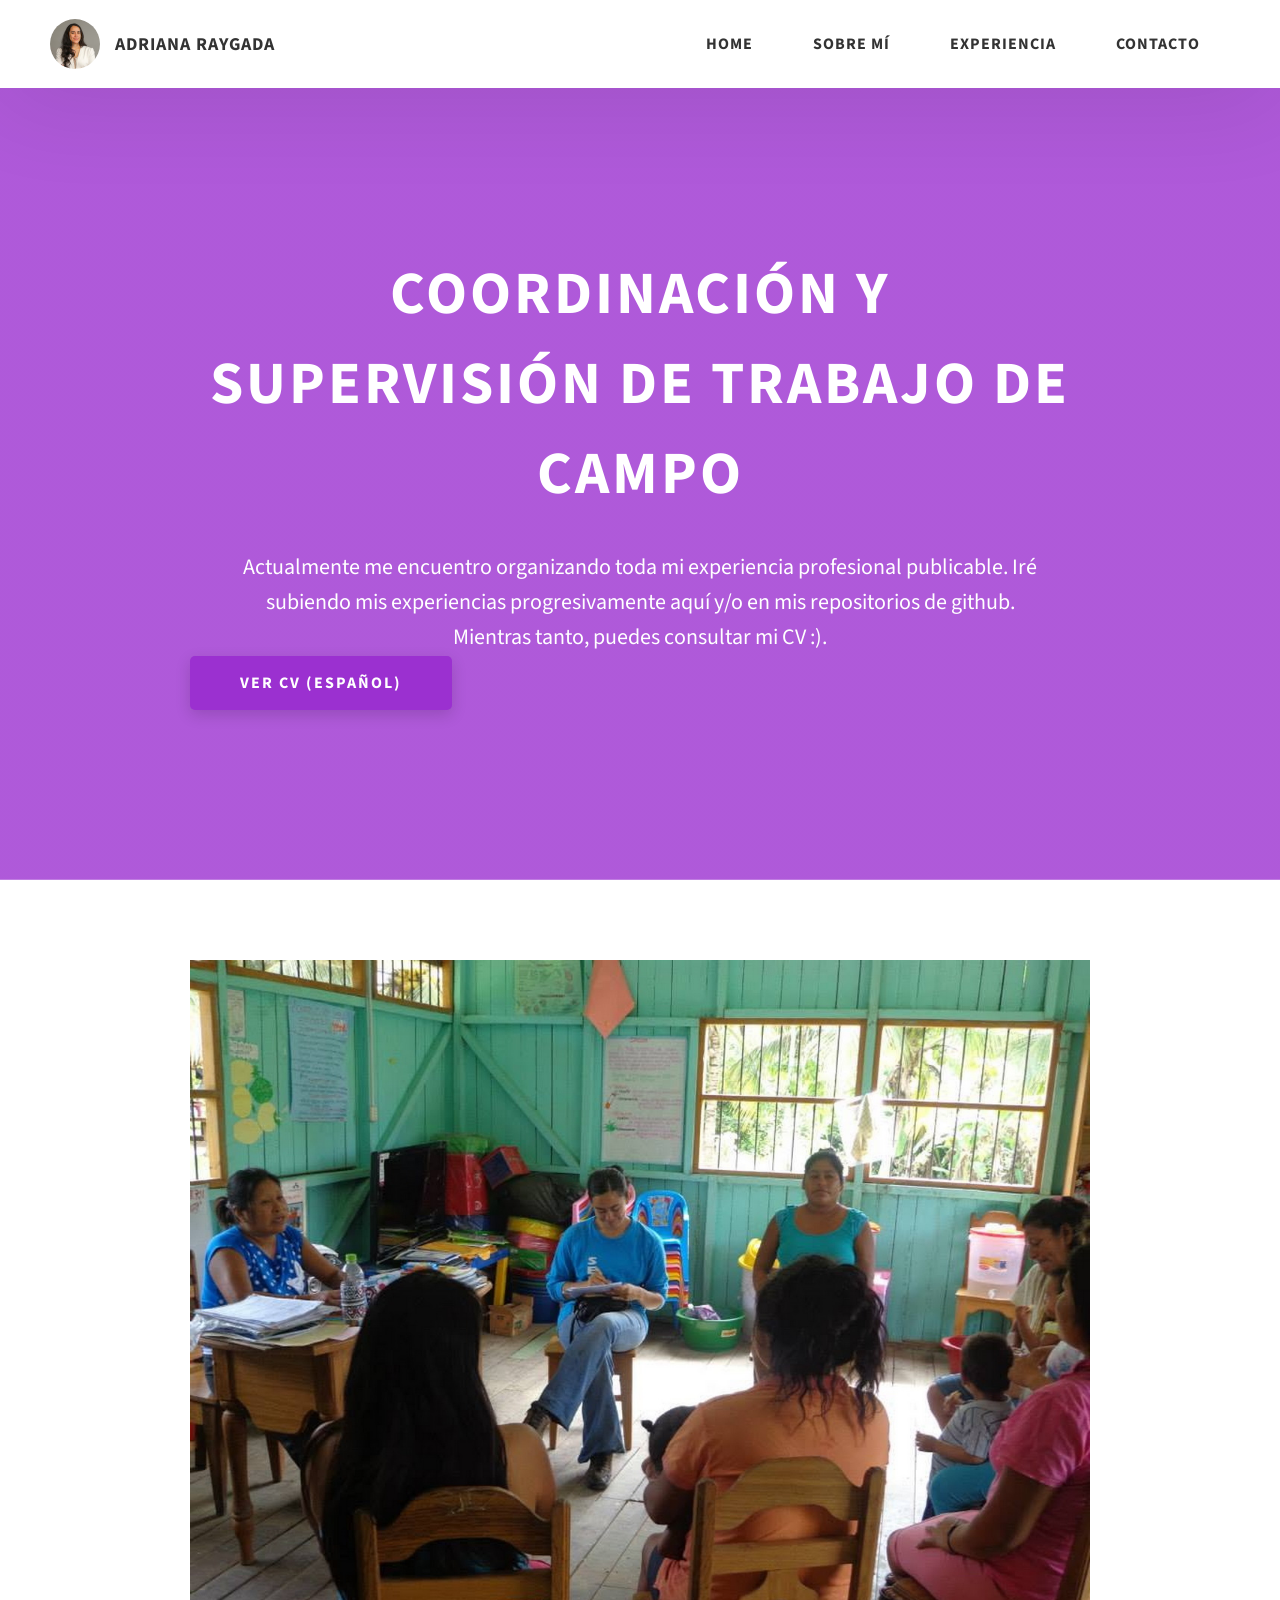
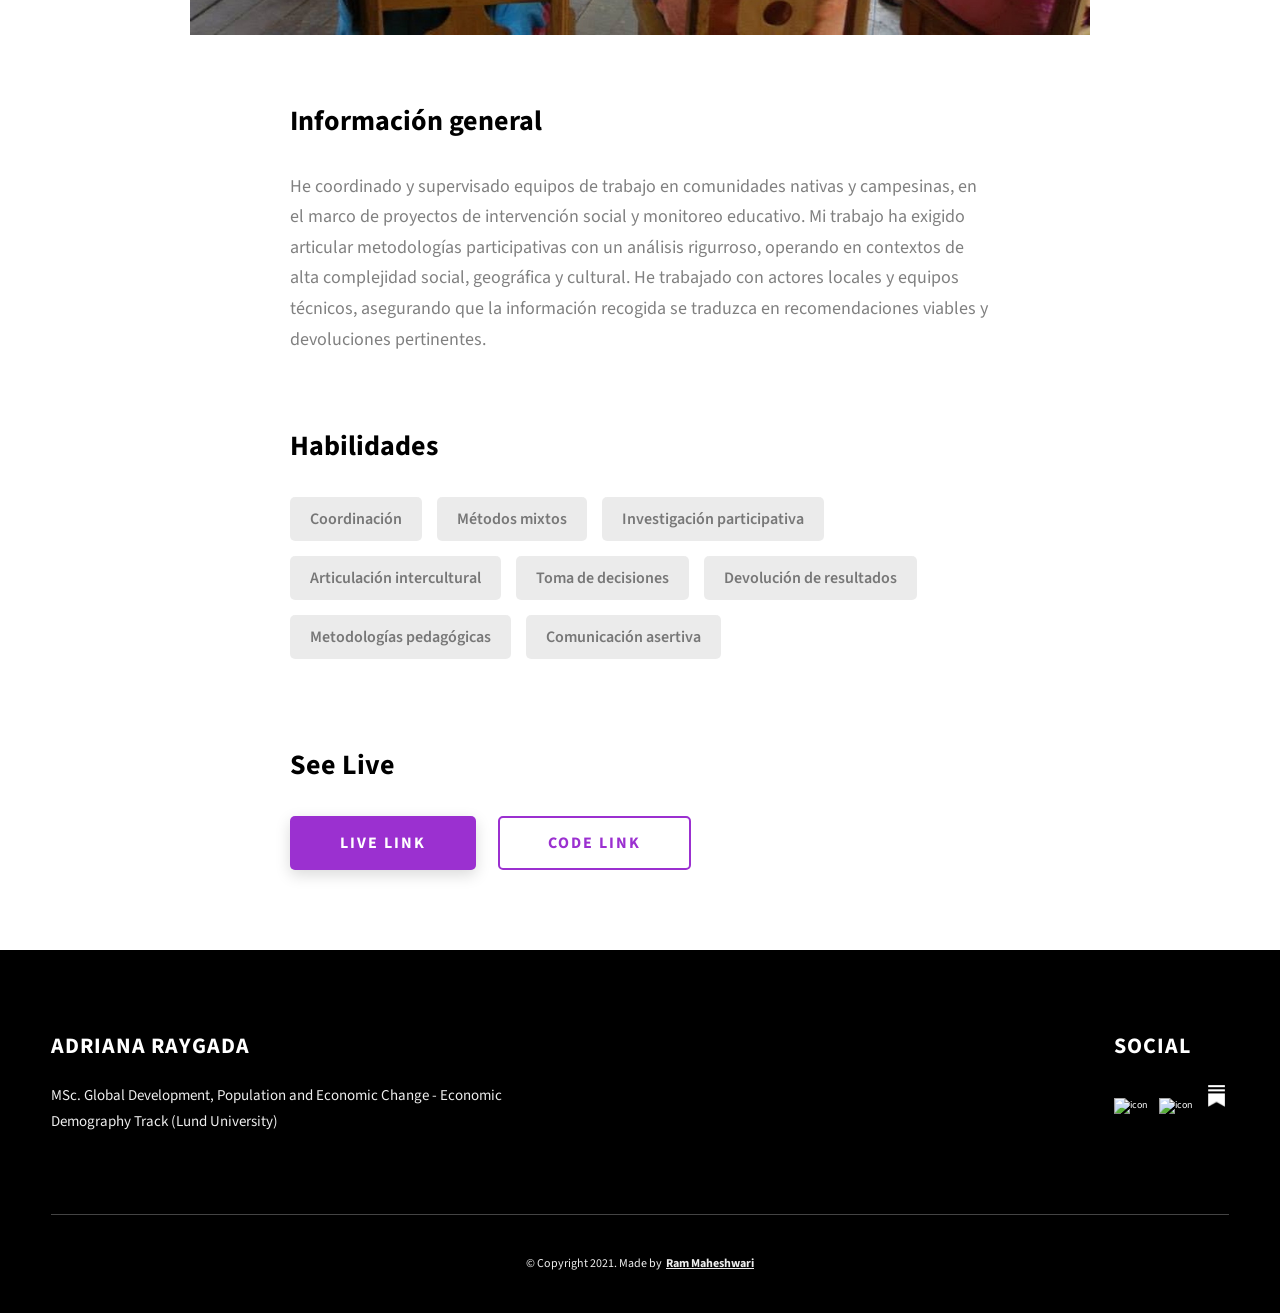
==== project-1.html @ 2be55c16 "project-1.html" ====
<!DOCTYPE html>
<html lang="en">
  <head>
    <meta charset="UTF-8" />
    <meta name="viewport" content="width=device-width, initial-scale=1.0" />
    <meta http-equiv="X-UA-Compatible" content="ie=edge" />
    <title>Adriana Raygada</title>
    <meta name="description" content="Portafolio de Adriana Raygada" />

    <link rel="stylesheet" href="css/style.css" />

    <link rel="preconnect" href="https://fonts.googleapis.com" />
    <link rel="preconnect" href="https://fonts.gstatic.com" crossorigin />
    <link
      href="https://fonts.googleapis.com/css2?family=Source+Sans+Pro:wght@400;600;700;900&display=swap"
      rel="stylesheet"
    />
  </head>
  <body>
    <header class="header">
      <div class="header__content">
        <div class="header__logo-container">
          <div class="header__logo-img-cont">
            <img
              src="./assets/jpeg/foto-perfil.JPG"
              alt="Ram Maheshwari Logo Image"
              class="header__logo-img"
            />
          </div>
          <span class="header__logo-sub">Adriana Raygada</span>
        </div>
        <div class="header__main">
          <ul class="header__links">
            <li class="header__link-wrapper">
              <a href="./index.html" class="header__link"> Home </a>
            </li>
            <li class="header__link-wrapper">
              <a href="./index.html#about" class="header__link">Sobre mí</a>
            </li>
            <li class="header__link-wrapper">
              <a href="./index.html#projects" class="header__link">
                Experiencia
              </a>
            </li>
            <li class="header__link-wrapper">
              <a href="./index.html#contact" class="header__link"> Contacto </a>
            </li>
          </ul>
          <div class="header__main-ham-menu-cont">
            <img
              src="./assets/svg/ham-menu.svg"
              alt="hamburger menu"
              class="header__main-ham-menu"
            />
            <img
              src="./assets/svg/ham-menu-close.svg"
              alt="hamburger menu close"
              class="header__main-ham-menu-close d-none"
            />
          </div>
        </div>
      </div>
      <div class="header__sm-menu">
        <div class="header__sm-menu-content">
          <ul class="header__sm-menu-links">
            <li class="header__sm-menu-link">
              <a href="./index.html"> Home </a>
            </li>

            <li class="header__sm-menu-link">
              <a href="./index.html#about"> Sobre mí </a>
            </li>

            <li class="header__sm-menu-link">
              <a href="./index.html#projects"> Experiencia </a>
            </li>

            <li class="header__sm-menu-link">
              <a href="./index.html#contact"> Contacto </a>
            </li>
          </ul>
        </div>
      </div>
    </header>
    <section class="project-cs-hero">
      <div class="project-cs-hero__content">
        <h1 class="heading-primary">Coordinación y supervisión de trabajo de campo </h1>
        <div class="project-cs-hero__info">
          <p class="text-primary">
            Actualmente me encuentro organizando toda mi experiencia profesional publicable. 
            Iré subiendo mis experiencias progresivamente aquí y/o en mis repositorios de github.
            Mientras tanto, puedes consultar mi CV :). 
          </p>
        </div>
          <a
                href="./assets/docs/araygada_git_esp.pdf"
                class="btn btn--med btn--theme dynamicBgClr"
                target="_blank"
                >Ver CV (español)</a
              >
      </div>
    </section>
    <section class="project-details">
      <div class="main-container">
        <div class="project-details__content">
          <div class="project-details__showcase-img-cont">
            <img
              src="./assets/jpeg/foto-campo.jpg"
              alt="Project Image"
              class="project-details__showcase-img"
            />
          </div>
          <div class="project-details__content-main">
            <div class="project-details__desc">
              <h3 class="project-details__content-title">Información general</h3>
              <p class="project-details__desc-para">
                He coordinado y supervisado equipos de trabajo en comunidades nativas y campesinas, 
                en el marco de proyectos de intervención social y monitoreo educativo. Mi trabajo ha exigido
                articular metodologías participativas con un análisis rigurroso, operando en contextos de 
                alta complejidad social, geográfica y cultural. He trabajado con actores locales y equipos técnicos, 
                asegurando que la información recogida se traduzca en recomendaciones viables y devoluciones pertinentes.
              </p>
            </div>
            <div class="project-details__tools-used">
              <h3 class="project-details__content-title">Habilidades</h3>
              <div class="skills">
                <div class="skills__skill">Coordinación</div>
                <div class="skills__skill">Métodos mixtos</div>
                <div class="skills__skill">Investigación participativa</div>
                <div class="skills__skill">Articulación intercultural</div>
                <div class="skills__skill">Toma de decisiones</div>
                <div class="skills__skill">Devolución de resultados</div>
                <div class="skills__skill">Metodologías pedagógicas</div>
                <div class="skills__skill">Comunicación asertiva</div>
              </div>
            </div>
            <div class="project-details__links">
              <h3 class="project-details__content-title">See Live</h3>
              <a
                href="#"
                class="btn btn--med btn--theme project-details__links-btn"
                target="_blank"
                >Live Link</a
              >
              <a
                href="#"
                class="btn btn--med btn--theme-inv project-details__links-btn"
                target="_blank"
                >Code Link</a
              >
            </div>
          </div>
        </div>
      </div>
    </section>
    </section>
    <footer class="main-footer">
      <div class="main-container">
        <div class="main-footer__upper">
          <div class="main-footer__row main-footer__row-1">
            <h2 class="heading heading-sm main-footer__heading-sm">
              <span>Social</span>
            </h2>
            <div class="main-footer__social-cont">
               <a target="_blank" rel="noreferrer" href="https://www.linkedin.com/in/adriana-raygada/">
                <img
                  class="main-footer__icon"
                  src="./assets/png/linkedin-ico.png"
                  alt="icon"
                />
              </a>
              <a target="_blank" rel="noreferrer" href="https://github.com/adrianaraygada/">
                <img
                  class="main-footer__icon"
                  src="./assets/png/github-ico.png"
                  alt="icon"
                />
              </a>
	          <a target="_blank" rel="noreferrer" href="https://demografiar.substack.com/">
                <img
                  class="main-footer__icon main-footer__icon--mr-none"
                  src="./assets/png/substack-icon.png"
                  alt="icon"
                />
			 </a>	  
            </div>
          </div>
          <div class="main-footer__row main-footer__row-2">
            <h4 class="heading heading-sm text-lt">Adriana Raygada</h4>
            <p class="main-footer__short-desc">
              MSc. Global Development, Population and Economic Change - Economic Demography Track (Lund University)
            </p>
          </div>
        </div>

        <div class="main-footer__lower">
          &copy; Copyright 2021. Made by
          <a rel="noreferrer" target="_blank" href="https://rammaheshwari.com"
            >Ram Maheshwari</a
          >
        </div>
      </div>
    </footer>
    <script src="./index.js"></script>
  </body>
</html>
---- css/style.css ----
/*
0 - 600px:      Phone
600 - 900px:    Tablet portrait
900 - 1200px:   Tablet landscape
[1200 - 1800] is where our normal styles apply
1800px + :      Big desktop
$breakpoint arguement choices:
- phone
- tab-port
- tab-land
- big-desktop

Inside media queries 1em is always 16px i.e 1em = 16px at every screen size only inside media queries
*/
*,
*::after,
*::before {
  margin: 0;
  padding: 0;
  box-sizing: inherit;
  font-family: inherit; }

html {
  font-size: 62.5%;
  scroll-behavior: smooth; }
  @media only screen and (max-width: 75em) {
    html {
      font-size: 59%; } }
  @media only screen and (max-width: 56.25em) {
    html {
      font-size: 56%; } }
  @media only screen and (min-width: 112.5em) {
    html {
      font-size: 65%; } }

body {
  box-sizing: border-box;
  position: relative;
  line-height: 1.5;
  font-family: sans-serif;
  overflow-x: hidden;
  overflow-y: scroll;
  font-family: 'Source Sans Pro', sans-serif; }

a {
  text-decoration: none;
  color: inherit; }

li {
  list-style: none; }

input:focus,
button:focus,
a:focus,
textarea:focus {
  outline: none; }

button {
  border: none;
  cursor: pointer; }

textarea {
  resize: none; }

.heading-primary {
  font-size: 6rem;
  text-transform: uppercase;
  letter-spacing: 3px;
  text-align: center; }
  @media only screen and (max-width: 37.5em) {
    .heading-primary {
      font-size: 4.5rem; } }

.heading-sec__mb-bg {
  margin-bottom: 11rem; }
  @media only screen and (max-width: 56.25em) {
    .heading-sec__mb-bg {
      margin-bottom: 8rem; } }

.heading-sec__mb-med {
  margin-bottom: 9rem; }
  @media only screen and (max-width: 56.25em) {
    .heading-sec__mb-med {
      margin-bottom: 8rem; } }

.heading-sec__main {
  display: block;
  font-size: 4rem;
  text-transform: uppercase;
  letter-spacing: 1px;
  letter-spacing: 3px;
  text-align: center;
  margin-bottom: 3.5rem;
  position: relative; }
  .heading-sec__main--lt {
    color: #fff; }
    .heading-sec__main--lt::after {
      content: '';
      background: #fff !important; }
  .heading-sec__main::after {
    content: '';
    position: absolute;
    top: calc(100% + 1.5rem);
    height: 5px;
    width: 3rem;
    background: #9B30D0;
    left: 50%;
    transform: translateX(-50%);
    border-radius: 5px; }
    @media only screen and (max-width: 37.5em) {
      .heading-sec__main::after {
        top: calc(100% + 1.2rem); } }

.heading-sec__sub {
  display: block;
  text-align: center;
  color: #777;
  font-size: 2rem;
  font-weight: 500;
  max-width: 80rem;
  margin: auto;
  line-height: 1.6; }
  @media only screen and (max-width: 37.5em) {
    .heading-sec__sub {
      font-size: 1.8rem; } }
  .heading-sec__sub--lt {
    color: #eee; }

.heading-sm {
  font-size: 2.2rem;
  text-transform: uppercase;
  letter-spacing: 1px; }

.main-container {
  max-width: 120rem;
  margin: auto;
  width: 92%; }

.btn {
  background: #fff;
  color: #333;
  text-transform: uppercase;
  letter-spacing: 2px;
  display: inline-block;
  font-weight: 700;
  border-radius: 5px;
  box-shadow: 0 5px 15px 0 rgba(0, 0, 0, 0.15);
  transition: transform .3s; }
  .btn:hover {
    transform: translateY(-3px); }
  .btn--bg {
    padding: 1.5rem 8rem;
    font-size: 2rem; }
  .btn--med {
    padding: 1.5rem 5rem;
    font-size: 1.6rem; }
  .btn--theme {
    background: #9B30D0;
    color: #fff; }
  .btn--theme-inv {
    color: #9B30D0;
    background: #fff;
    border: 2px solid #9B30D0;
    box-shadow: none;
    padding: calc(1.5rem - 2px) calc(5rem - 2px); }

.sec-pad {
  padding: 12rem 0; }
  @media only screen and (max-width: 56.25em) {
    .sec-pad {
      padding: 8rem 0; } }

.text-primary {
  color: #fff;
  font-size: 2.2rem;
  text-align: center;
  width: 100%;
  line-height: 1.6; }
  @media only screen and (max-width: 37.5em) {
    .text-primary {
      font-size: 2rem; } }

.d-none {
  display: none; }

.home-hero {
  color: #fff;
  background: linear-gradient(to right, rgba(155, 48, 208, 0.8), rgba(155, 48, 208, 0.8)), url(../../assets/svg/common-bg.svg);
  background-position: center;
  height: 100vh;
  min-height: 80rem;
  max-height: 120rem;
  position: relative; }
  @media only screen and (max-width: 37.5em) {
    .home-hero {
      height: unset;
      min-height: unset; } }
  .home-hero__socials {
    position: absolute;
    top: 50%;
    border: 2px solid #eee;
    border-left: 2px solid #eee;
    transform: translateY(-50%); }
    @media only screen and (max-width: 56.25em) {
      .home-hero__socials {
        display: none; } }
  .home-hero__mouse-scroll-cont {
    position: absolute;
    bottom: 3%;
    left: 50%;
    transform: translateX(-50%); }
    @media only screen and (max-width: 37.5em) {
      .home-hero__mouse-scroll-cont {
        display: none; } }
  .home-hero__social {
    width: 5rem; }
  .home-hero__social-icon-link {
    width: 100%;
    display: block;
    padding: 1.2rem;
    border-bottom: 2px solid #eee;
    transition: background .3s; }
    .home-hero__social-icon-link:hover {
      background: rgba(255, 255, 255, 0.1); }
    .home-hero__social-icon-link--bd-none {
      border-bottom: 0; }
  .home-hero__social-icon {
    width: 100%; }
  .home-hero__content {
    position: absolute;
    top: 50%;
    left: 50%;
    transform: translate(-50%, -50%);
    max-width: 90rem;
    width: 92%; }
    @media only screen and (max-width: 37.5em) {
      .home-hero__content {
        padding: 19rem 0 13rem 0;
        margin: auto;
        position: static;
        transform: translate(0, 0); } }
  .home-hero__info {
    margin: 3rem auto 0 auto;
    max-width: 80rem; }
  .home-hero__cta {
    margin-top: 5rem;
    text-align: center; }

.about {
  background: #fafafa; }
  .about__content {
    display: grid;
    grid-template-columns: 1fr 1fr;
    grid-gap: 10rem; }
    @media only screen and (max-width: 56.25em) {
      .about__content {
        grid-template-columns: 1fr;
        grid-gap: 8rem; } }
    .about__content-title {
      font-weight: 700;
      font-size: 2.8rem;
      margin-bottom: 3rem; }
      @media only screen and (max-width: 37.5em) {
        .about__content-title {
          font-size: 2.4rem; } }
    .about__content-details-para {
      font-size: 1.8rem;
      color: grey;
      max-width: 60rem;
      line-height: 1.7;
      margin-bottom: 1rem; }
      .about__content-details-para--hl {
        font-weight: 700;
        margin: 0 3px; }
      .about__content-details-para:last-child {
        margin-bottom: 4rem; }

.projects__row {
  display: grid;
  grid-template-columns: 1.5fr 1fr;
  grid-gap: 5rem;
  margin-bottom: 11rem; }
  @media only screen and (max-width: 56.25em) {
    .projects__row {
      grid-template-columns: 1fr;
      grid-gap: 2rem;
      margin-bottom: 8rem; } }
  @media only screen and (max-width: 56.25em) {
    .projects__row {
      text-align: center; } }
  .projects__row:last-child {
    margin-bottom: 0; }
  .projects__row-img-cont {
    overflow: hidden; 
    height: 400px; }
  .projects__row-img {
    width: 100%;
   height: 100%; 
    display: block;
    object-fit: cover; }
  .projects__row-content {
    padding: 2rem 0;
    display: flex;
    justify-content: center;
    flex-direction: column;
    align-items: flex-start; }
    @media only screen and (max-width: 56.25em) {
      .projects__row-content {
        align-items: center; } }
    .projects__row-content-title {
      font-weight: 700;
      font-size: 2.8rem;
      margin-bottom: 2rem; }
      @media only screen and (max-width: 37.5em) {
        .projects__row-content-title {
          font-size: 2.4rem; } }
    .projects__row-content-desc {
      font-size: 1.8rem;
      color: grey;
      max-width: 60rem;
      line-height: 1.7;
      margin-bottom: 3rem; }
      @media only screen and (max-width: 37.5em) {
        .projects__row-content-desc {
          font-size: 1.7rem; } }

.contact {
  background: linear-gradient(to right, rgba(155, 48, 208, 0.8), rgba(155, 48, 208, 0.8)), url(../../assets/svg/common-bg.svg);
  background-size: cover;
  background-position: center; }
  .contact__form-container {
    box-shadow: 0 0 10px rgba(0, 0, 0, 0.1);
    background: white;
    padding: 4rem;
    margin-top: 6rem;
    max-width: 80rem;
    text-align: right;
    width: 95%;
    border-radius: 5px;
    margin: 5rem auto 0 auto; }
    @media only screen and (max-width: 37.5em) {
      .contact__form-container {
        padding: 3rem; } }
  .contact__form-field {
    margin-bottom: 4rem; }
    @media only screen and (max-width: 37.5em) {
      .contact__form-field {
        margin-bottom: 3rem; } }
  .contact__form-label {
    color: #666;
    font-size: 1.4rem;
    letter-spacing: 1px;
    font-weight: 700;
    margin-bottom: 1rem;
    display: block;
    text-align: left; }
  .contact__form-input {
    color: #333;
    padding: 2rem;
    width: 100%;
    border: 1px solid #ebebeb;
    font-size: 1.6rem;
    letter-spacing: 0px;
    background: #f0f0f0;
    border-radius: 5px;
    font-weight: 600;
    /* Code for Modern Browsers */
    /* Code for WebKit, Blink, Edge */
    /* Code for Internet Explorer 10-11 */
    /* Code for Microsoft Edge */
    /* Code for Mozilla Firefox 4 to 18 */
    /* Code for Mozilla Firefox 19+ */ }
    .contact__form-input::placeholder {
      color: #999;
      font-weight: 600;
      font-size: 1.6rem; }
    .contact__form-input::-webkit-input-placeholder {
      color: #999;
      font-weight: 600;
      font-size: 1.6rem; }
    .contact__form-input:-ms-input-placeholder {
      color: #999;
      font-weight: 600;
      font-size: 1.6rem; }
    .contact__form-input::-ms-input-placeholder {
      color: #999;
      font-weight: 600;
      font-size: 1.6rem; }
    .contact__form-input:-moz-placeholder {
      opacity: 1;
      color: #999;
      font-weight: 600;
      font-size: 1.6rem; }
    .contact__form-input::-moz-placeholder {
      opacity: 1;
      color: #999;
      font-weight: 600;
      font-size: 1.6rem; }
  .contact__btn {
    width: 30%;
    padding: 2rem 4rem;
    font-size: 1.6rem; }
    @media only screen and (max-width: 37.5em) {
      .contact__btn {
        width: 100%; } }

.project-cs-hero {
  color: #fff;
  background: linear-gradient(to right, rgba(155, 48, 208, 0.8), rgba(155, 48, 208, 0.8)), url(../../assets/svg/common-bg.svg);
  background-size: cover;
  background-position: center;
  position: relative; }
  @media only screen and (max-width: 37.5em) {
    .project-cs-hero {
      height: unset;
      min-height: unset; } }
  .project-cs-hero__content {
    padding: 25rem 0 17rem 0;
    max-width: 90rem;
    width: 92%;
    margin: auto; }
    @media only screen and (max-width: 37.5em) {
      .project-cs-hero__content {
        padding: 19rem 0 13rem 0;
        margin: auto;
        position: static;
        transform: translate(0, 0); } }
  .project-cs-hero__info {
    margin: 3rem auto 0 auto;
    max-width: 80rem; }
  .project-cs-hero__cta {
    margin-top: 5rem;
    text-align: center; }

.project-details__content {
  padding: 8rem 0;
  max-width: 90rem;
  margin: auto; }
  .project-details__content-title {
    font-weight: 700;
    font-size: 2.8rem;
    margin-bottom: 3rem; }
    @media only screen and (max-width: 37.5em) {
      .project-details__content-title {
        font-size: 2.4rem; } }

.project-details__showcase-img-cont {
  width: 100%;
  margin-bottom: 6rem; }

.project-details__showcase-img {
  width: 100%; }

.project-details__content-main {
  width: 100%;
  max-width: 70rem;
  margin: auto; }

.project-details__desc {
  margin: 0 0 7rem 0; }
  .project-details__desc-para {
    font-size: 1.8rem;
    line-height: 1.7;
    color: grey;
    margin-bottom: 2rem; }

.project-details__tools-used {
  margin: 0 0 7rem 0; }
  .project-details__tools-used-list {
    display: flex;
    flex-wrap: wrap; }
  .project-details__tools-used-item {
    padding: 1rem 2rem;
    margin-bottom: 1.5rem;
    margin-right: 1.5rem;
    font-size: 1.6rem;
    background: rgba(153, 153, 153, 0.2);
    border-radius: 5px;
    font-weight: 600;
    color: #777; }

.project-details__links {
  margin: 0 0; }
  .project-details__links-btn {
    margin-right: 2rem; }
    @media only screen and (max-width: 37.5em) {
      .project-details__links-btn {
        margin-right: 0;
        width: 70%;
        margin-bottom: 2rem;
        text-align: center; } }
    .project-details__links-btn:last-child {
      margin: 0; }
      @media only screen and (max-width: 37.5em) {
        .project-details__links-btn:last-child {
          margin: 0; } }

.header {
  position: fixed;
  width: 100%;
  z-index: 1000;
  background: #000;
  background: #fff;
  box-shadow: 0 10px 100px rgba(0, 0, 0, 0.1); }
  .header__content {
    display: flex;
    align-items: center;
    justify-content: space-between;
    padding: 1rem 5rem; }
    @media only screen and (max-width: 56.25em) {
      .header__content {
        padding: 0 2rem; } }
  .header__logo-container {
    display: flex;
    align-items: center;
    cursor: pointer;
    color: #333;
    transition: color .3s; }
    .header__logo-container:hover {
      color: #0062b9; }
  .header__logo-img-cont {
    width: 5rem;
    height: 5rem;
    border-radius: 50px;
    overflow: hidden;
    margin-right: 1.5rem;
    background: #9B30D0; }
    @media only screen and (max-width: 56.25em) {
      .header__logo-img-cont {
        width: 4.5rem;
        height: 4.5rem;
        margin-right: 1.2rem; } }
  .header__logo-img {
    width: 100%;
    height: 100%;
    object-fit: cover;
    object-position: center;
    display: block; }
  .header__logo-sub {
    font-size: 1.8rem;
    text-transform: uppercase;
    font-weight: 700;
    letter-spacing: 1px; }
  .header__links {
    display: flex; }
    @media only screen and (max-width: 37.5em) {
      .header__links {
        display: none; } }
  .header__link {
    padding: 2.2rem 3rem;
    display: inline-block;
    font-size: 1.6rem;
    color: #333;
    text-transform: uppercase;
    letter-spacing: 1px;
    font-weight: 700;
    transition: color .3s; }
    .header__link:hover {
      color: #9B30D0; }
    @media only screen and (max-width: 56.25em) {
      .header__link {
        padding: 3rem 1.8rem;
        font-size: 1.5rem; } }
  .header__main-ham-menu-cont {
    display: none;
    width: 3rem;
    padding: 2.2rem 0; }
    @media only screen and (max-width: 37.5em) {
      .header__main-ham-menu-cont {
        display: block; } }
  .header__main-ham-menu {
    width: 100%; }
  .header__main-ham-menu-close {
    width: 100%; }
  .header__sm-menu {
    background: #fff;
    position: absolute;
    width: 100%;
    top: 100%;
    visibility: hidden;
    opacity: 0;
    transition: all .3s;
    box-shadow: 0px 5px 5px 0px rgba(0, 0, 0, 0.1);
    -webkit-box-shadow: 0px 5px 5px 0px rgba(0, 0, 0, 0.1);
    -moz-box-shadow: 0px 5px 5px 0px rgba(0, 0, 0, 0.1); }
    .header__sm-menu--active {
      visibility: hidden;
      opacity: 0; }
      @media only screen and (max-width: 37.5em) {
        .header__sm-menu--active {
          visibility: visible;
          opacity: 1; } }
  .header__sm-menu-link a {
    display: block;
    text-decoration: none;
    padding: 2.5rem 3rem;
    font-size: 1.6rem;
    color: #333;
    text-align: right;
    border-bottom: 1px solid #eee;
    font-weight: 700;
    text-transform: uppercase;
    letter-spacing: 2px;
    transition: color .3s; }
    .header__sm-menu-link a:hover {
      color: #9B30D0; }
  .header__sm-menu-link:first-child a {
    border-top: 1px solid #eee; }
  .header__sm-menu-link-last {
    border-bottom: 0; }

.main-footer {
  background: #000;
  color: #fff; }
  .main-footer__upper {
    display: flex;
    justify-content: space-between;
    padding: 8rem 0; }
    @media only screen and (max-width: 56.25em) {
      .main-footer__upper {
        padding: 6rem 0; } }
    @media only screen and (max-width: 37.5em) {
      .main-footer__upper {
        display: block; } }
  .main-footer__row-1 {
    order: 2; }
    @media only screen and (max-width: 56.25em) {
      .main-footer__row-1 {
        margin-bottom: 5rem; } }
  .main-footer__row-2 {
    width: 40%;
    order: 1;
    max-width: 50rem; }
    @media only screen and (max-width: 56.25em) {
      .main-footer__row-2 {
        width: 100%; } }
  .main-footer__short-desc {
    margin-top: 2rem;
    color: #eee;
    font-size: 1.5rem;
    line-height: 1.7; }
  .main-footer__social-cont {
    margin-top: 2rem; }
  .main-footer__icon {
    margin-right: 1rem;
    width: 2.5rem; }
    .main-footer__icon--mr-none {
      margin-right: 0; }
  .main-footer__lower {
    padding: 4rem 0;
    border-top: 1px solid #444;
    color: #eee;
    font-size: 1.2rem;
    text-align: left;
    text-align: center; }
    .main-footer__lower a {
      text-decoration: underline;
      font-weight: bold;
      margin-left: 2px; }
    @media only screen and (max-width: 56.25em) {
      .main-footer__lower {
        padding: 3.5rem 0; } }

.skills {
  display: flex;
  flex-wrap: wrap; }
  .skills__skill {
    padding: 1rem 2rem;
    margin-bottom: 1.5rem;
    margin-right: 1.5rem;
    font-size: 1.6rem;
    background: rgba(153, 153, 153, 0.2);
    border-radius: 5px;
    font-weight: 600;
    color: #777; }

.mouse {
  width: 25px;
  height: 40px;
  border: 2px solid #eee;
  border-radius: 60px;
  position: relative;
  overflow: hidden; }
  .mouse::before {
    content: '';
    width: 5px;
    height: 5px;
    position: absolute;
    top: 7px;
    left: 50%;
    transform: translateX(-50%);
    background-color: #eee;
    border-radius: 50%;
    opacity: 1;
    animation: wheel 1.3s infinite;
    -webkit-animation: wheel 1.3s infinite; }

@keyframes wheel {
  to {
    opacity: 0;
    top: 27px; } }

@-webkit-keyframes wheel {
  to {
    opacity: 0;
    top: 27px; } }
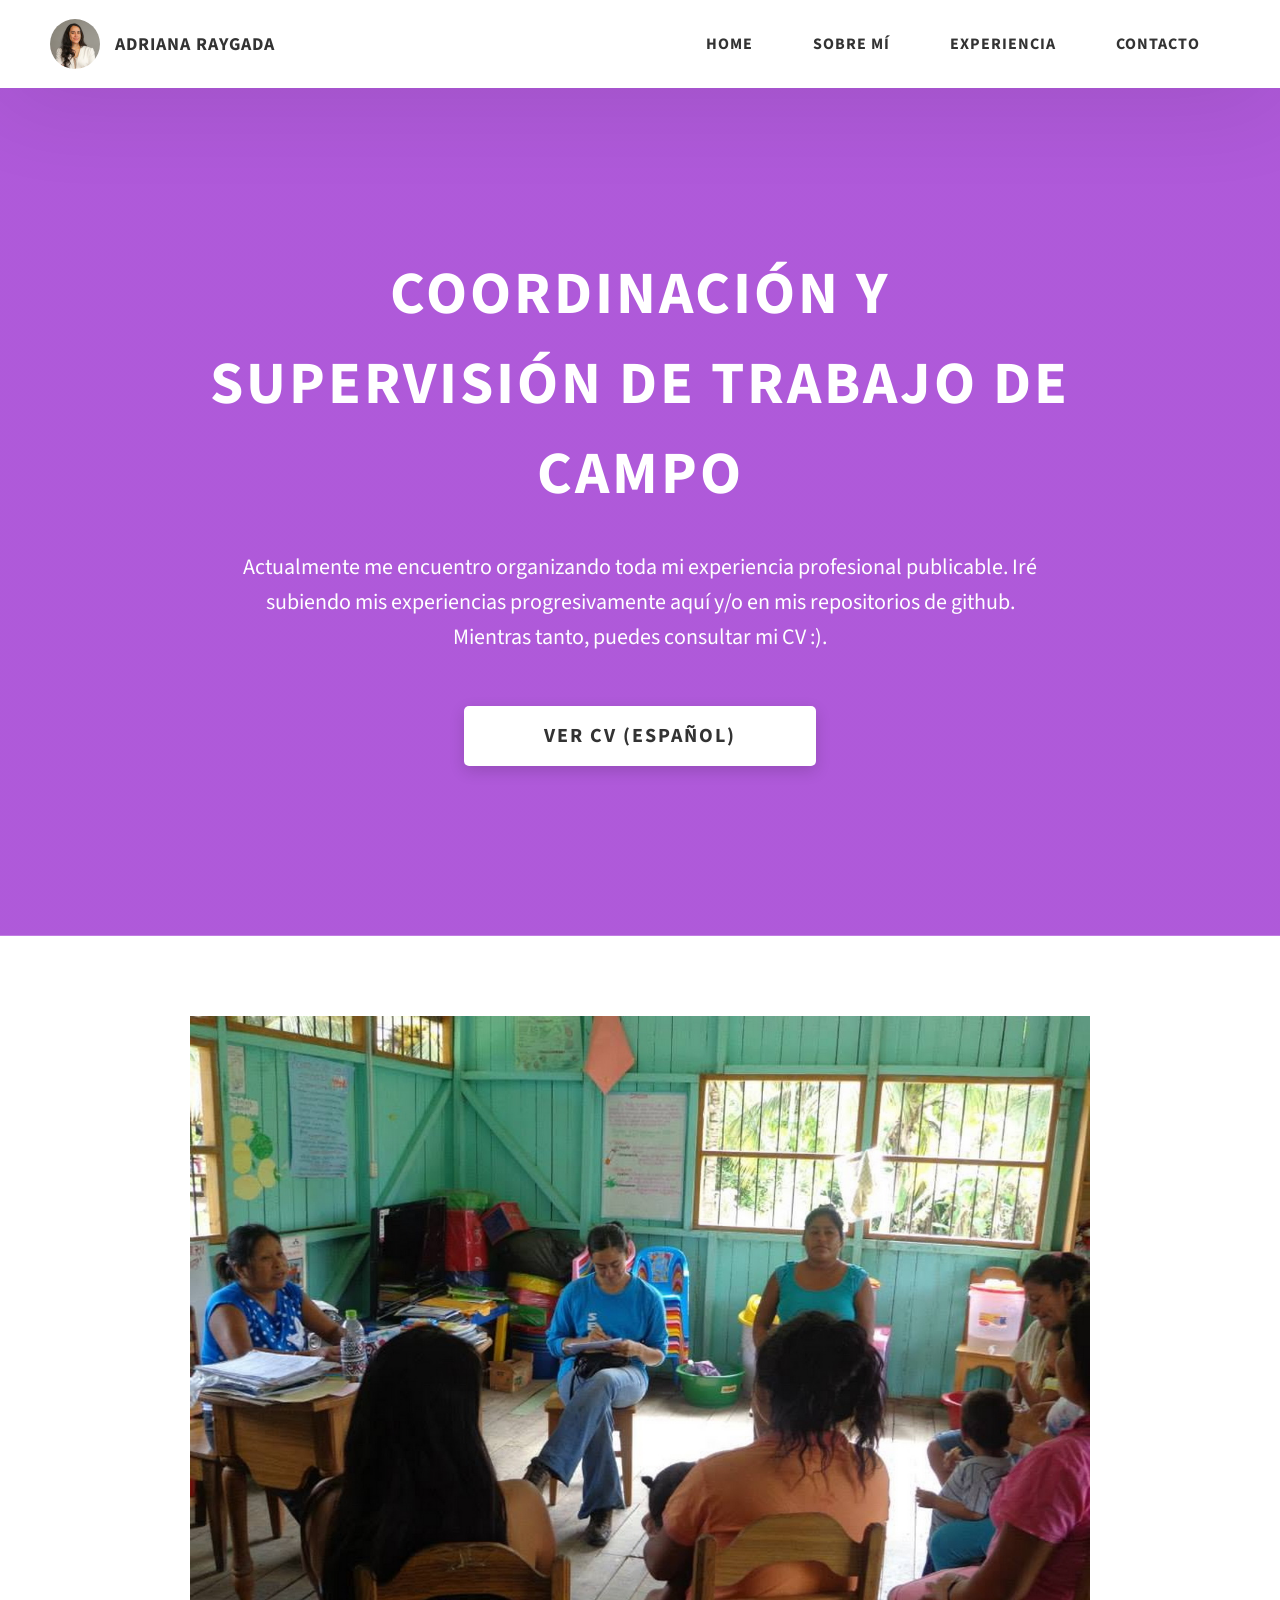
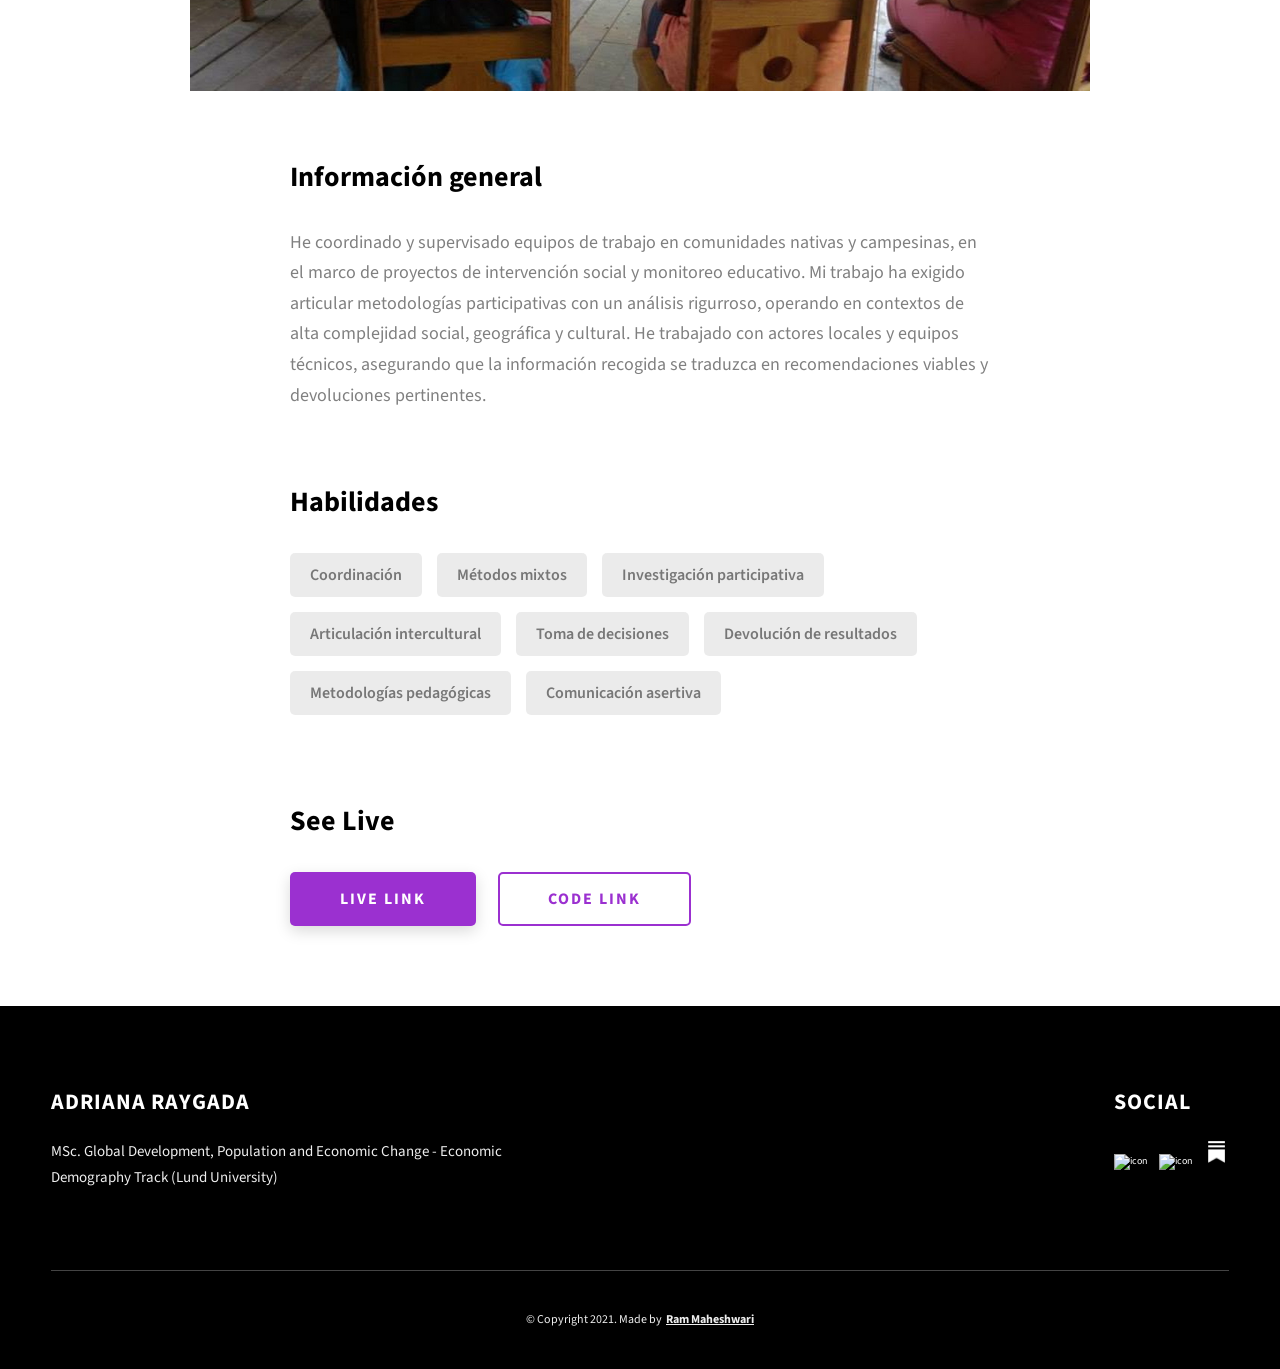
==== commit 2a05ab85: "project-1.html" ====
--- a/project-1.html
+++ b/project-1.html
@@ -92,11 +92,10 @@
             Mientras tanto, puedes consultar mi CV :). 
           </p>
         </div>
-          <a
-                href="./assets/docs/araygada_git_esp.pdf"
-                class="btn btn--med btn--theme dynamicBgClr"
-                target="_blank"
-                >Ver CV (español)</a
+		  <div class="home-hero__cta">
+		  <a href="./assets/docs/araygada_git_esp.pdf"
+            class="btn btn--bg"
+            >Ver CV (español)</a
               >
       </div>
     </section>
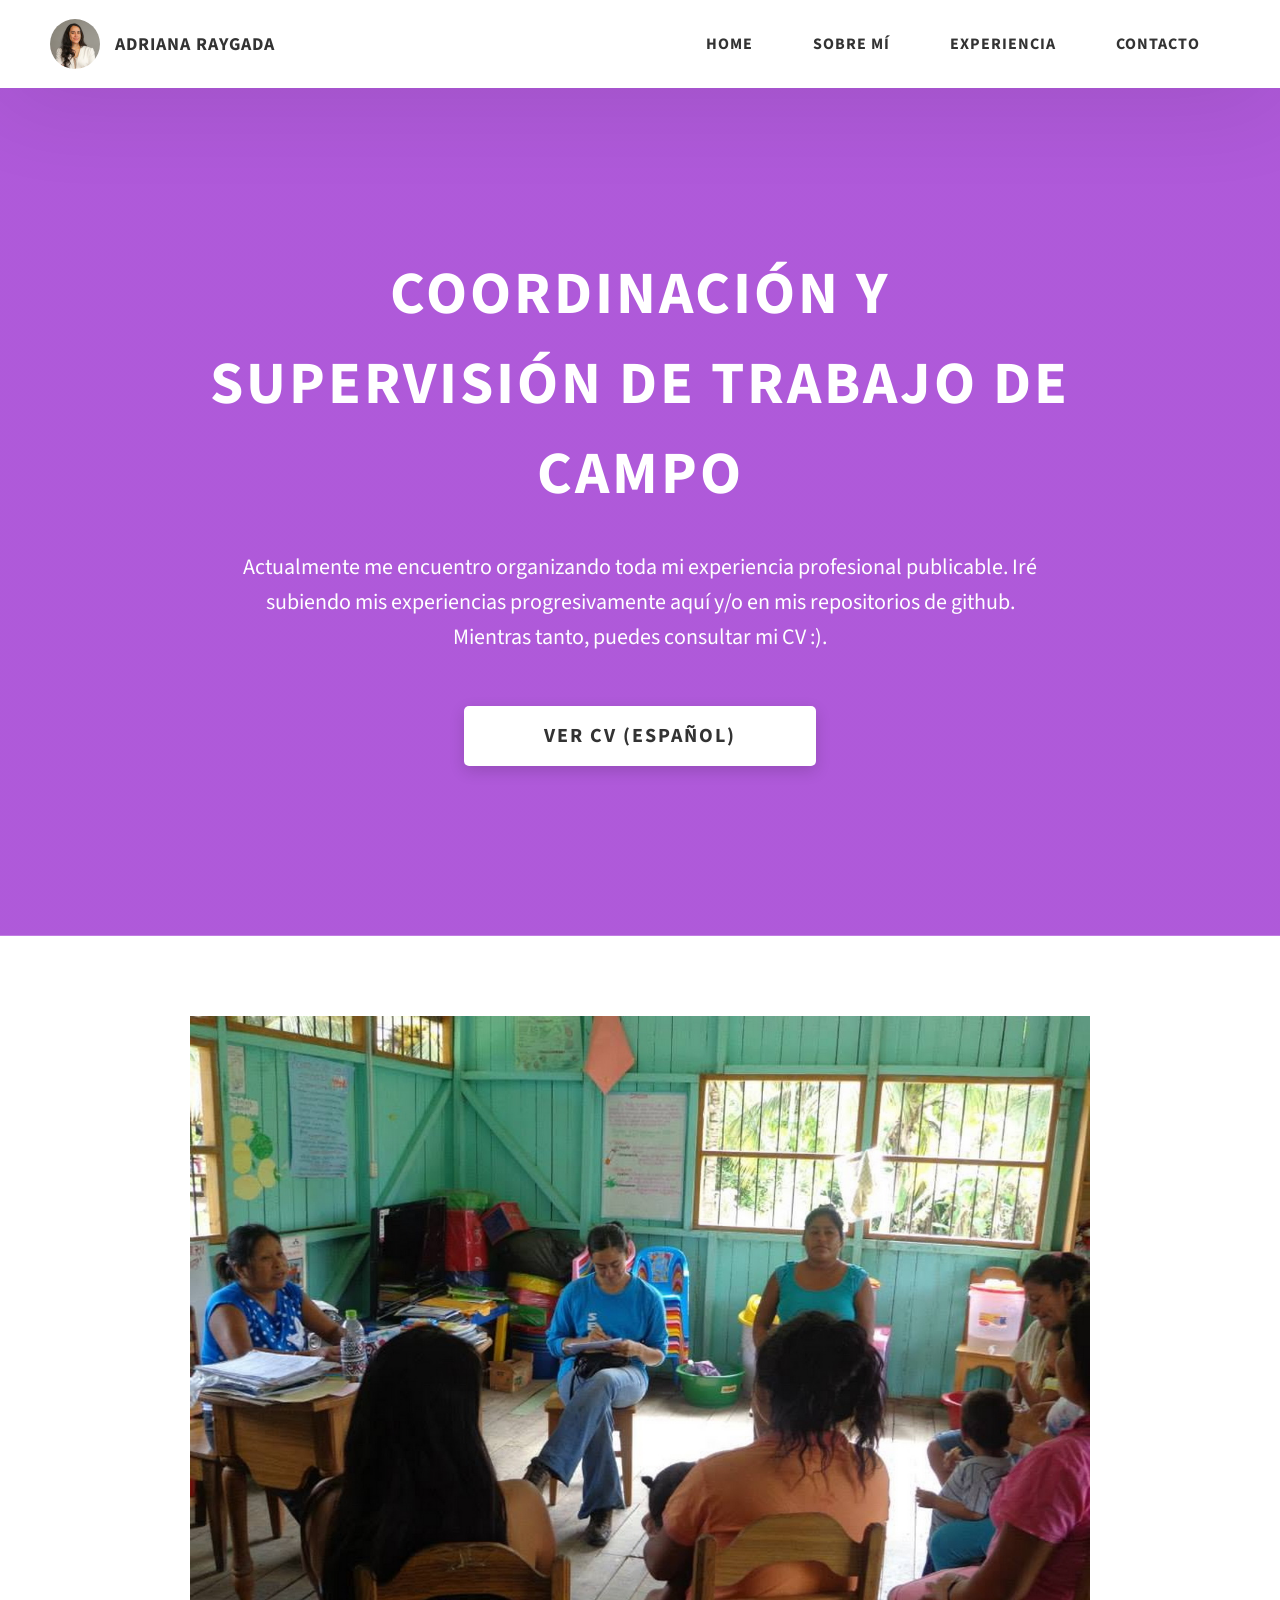
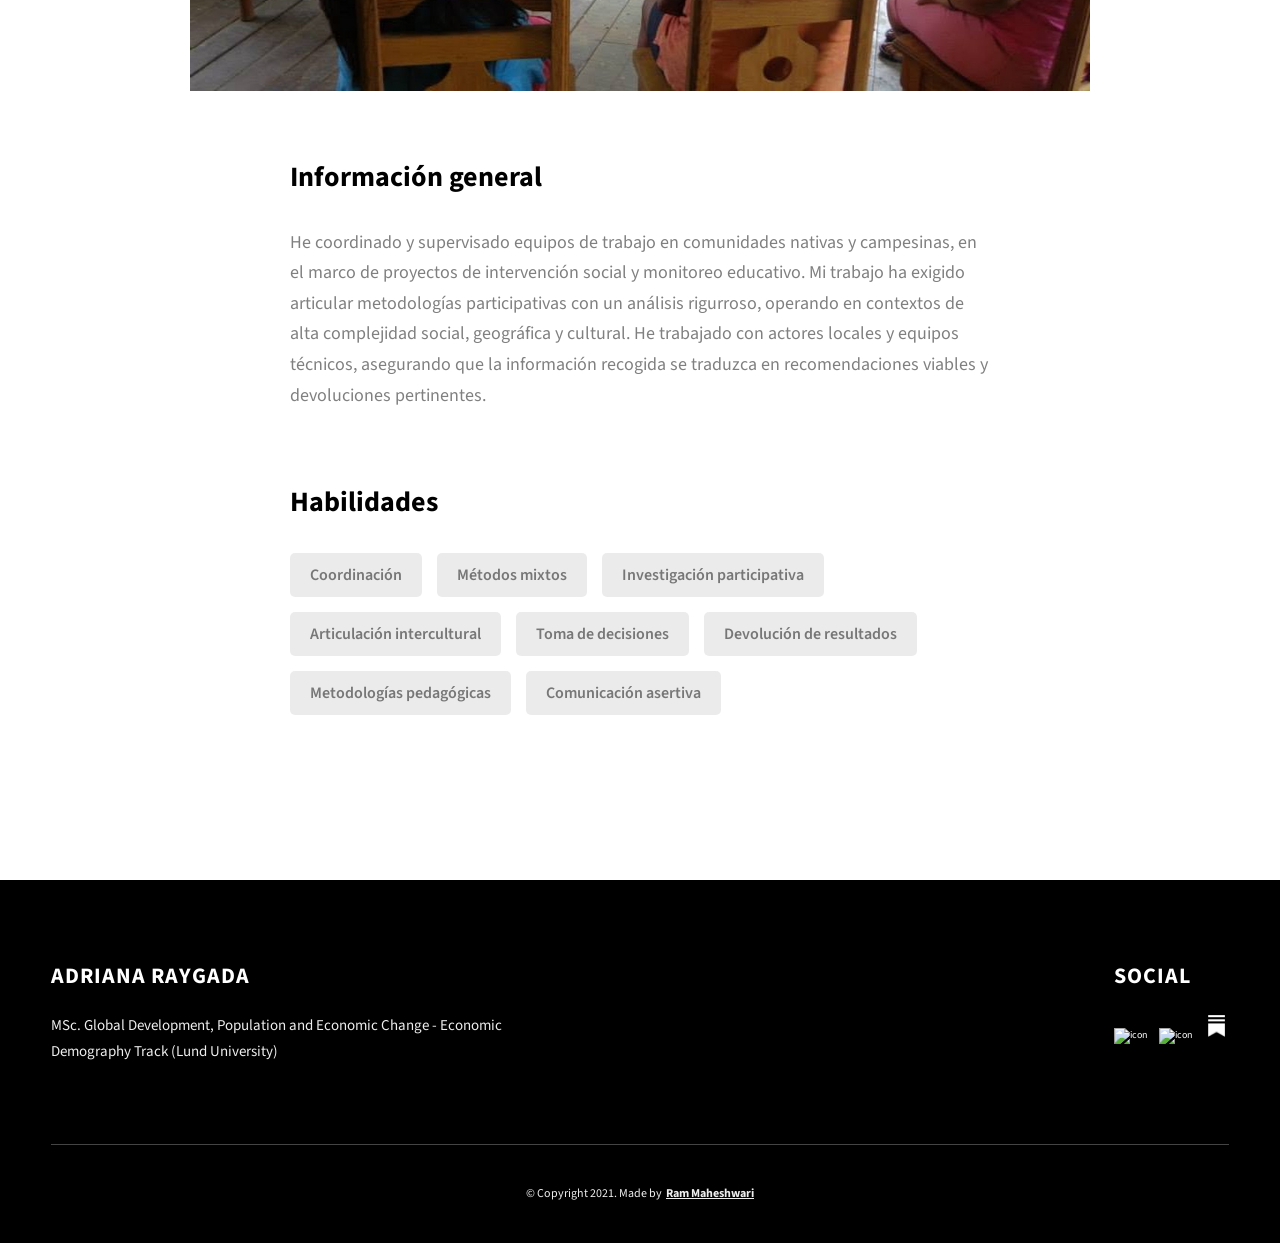
==== commit 1f07d372: "project-1.html" ====
--- a/project-1.html
+++ b/project-1.html
@@ -133,21 +133,6 @@
                 <div class="skills__skill">Comunicación asertiva</div>
               </div>
             </div>
-            <div class="project-details__links">
-              <h3 class="project-details__content-title">See Live</h3>
-              <a
-                href="#"
-                class="btn btn--med btn--theme project-details__links-btn"
-                target="_blank"
-                >Live Link</a
-              >
-              <a
-                href="#"
-                class="btn btn--med btn--theme-inv project-details__links-btn"
-                target="_blank"
-                >Code Link</a
-              >
-            </div>
           </div>
         </div>
       </div>
